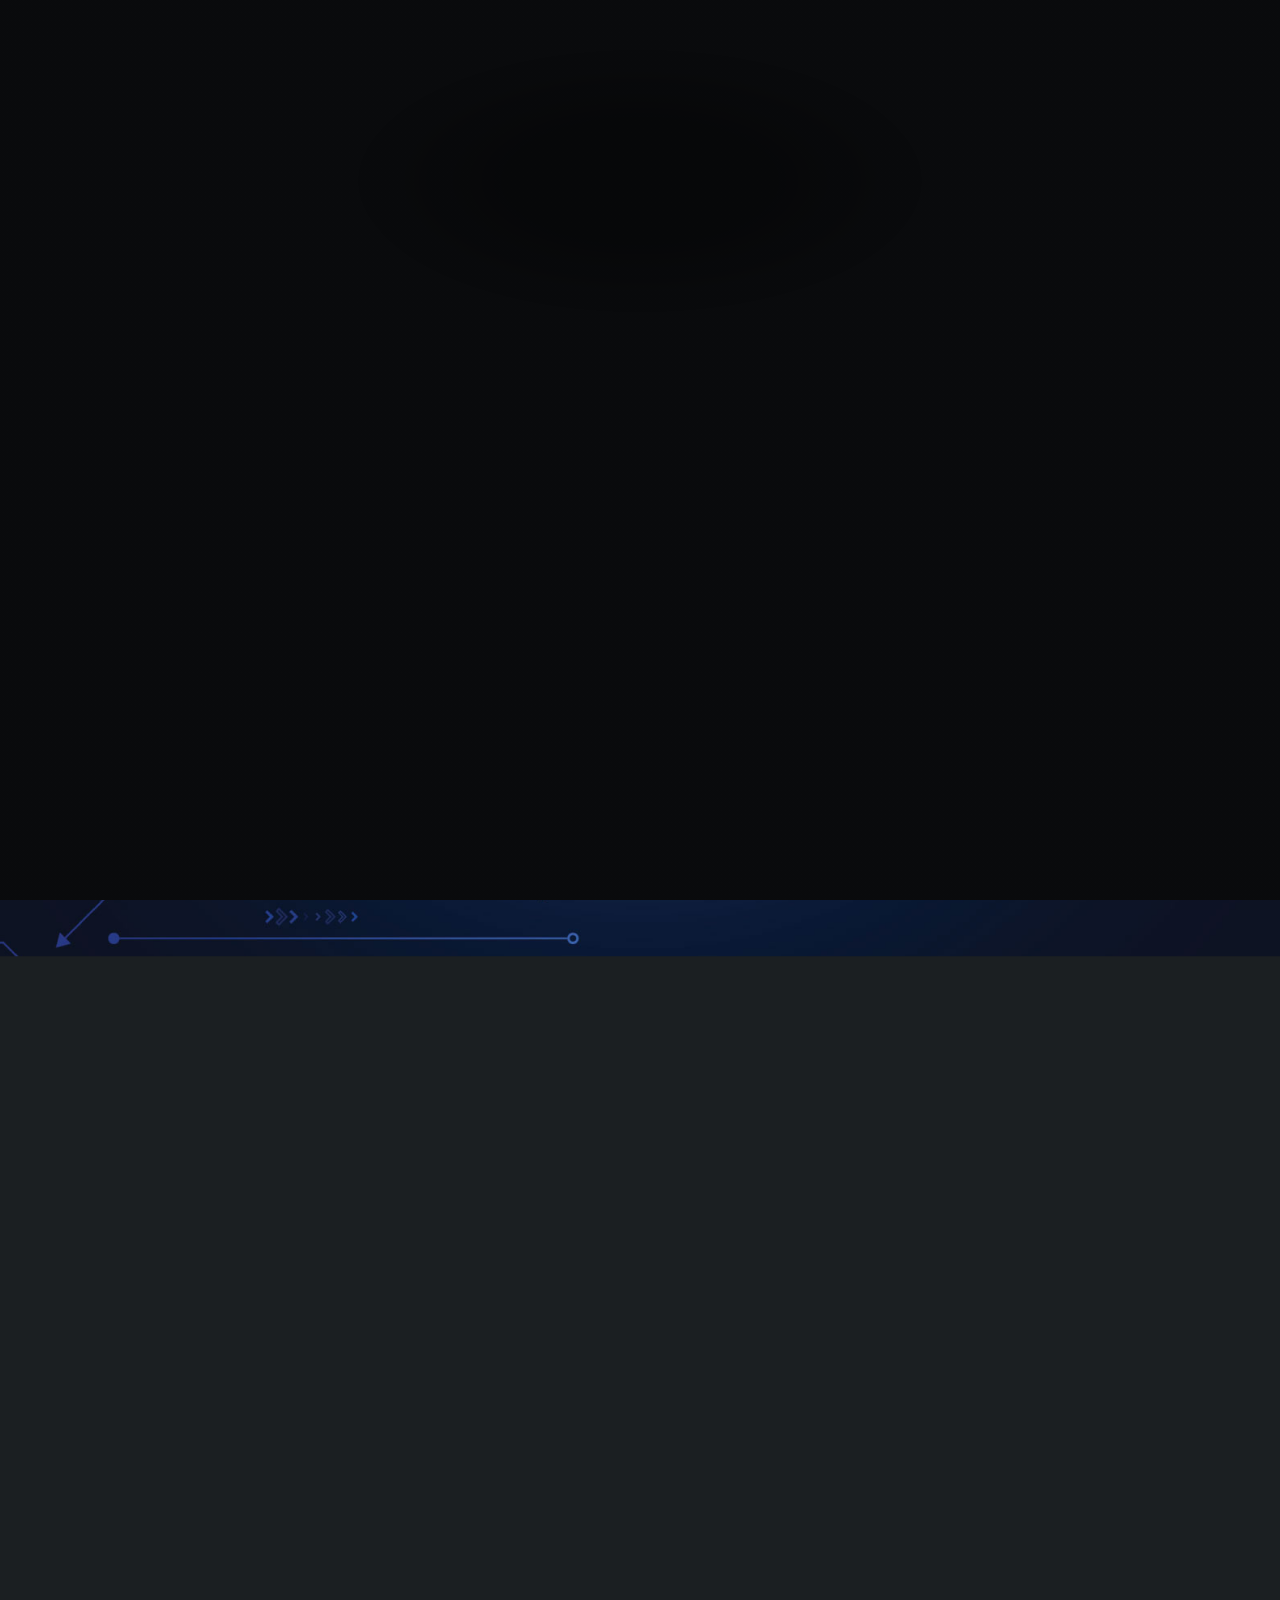
==== index.html @ 84974156 "Initial Commit" ====
<!DOCTYPE HTML>
<!--
	Dimension by HTML5 UP
	html5up.net | @ajlkn
	Free for personal and commercial use under the CCA 3.0 license (html5up.net/license)
-->
<html>
	<head>
		<title>Meron Zerihun Demissie | Home</title>
		<meta charset="utf-8" />
		<meta name="viewport" content="width=device-width, initial-scale=1, user-scalable=no" />
		<link rel="stylesheet" href="assets/css/main.css" />
		<noscript><link rel="stylesheet" href="assets/css/noscript.css" /></noscript>
	</head>
	<body class="is-preload">

		<!-- Wrapper -->
			<div id="wrapper">

				<!-- Header -->
					<header id="header">
						<div class="logo" style="background:url(images/profile.jpg); background-size: cover;">
						</div>
						<div class="content">
							<div class="inner">
								<h1>Meron Zerihun Demissie</h1>
								<p>
									Welcome! My name is Meron Zerihun Demissie and I am a Ph.D. student <br />studying Computer Science and Engineering <br />at the University of Michigan. <br /> <br />
									My research primarily focuses on identifying vulnerabilities <br />in secure systems and designing architecture <br />for efficient private computing.
								</p>
							</div>
						</div>
						<nav>
							<ul>
								<li><a href="#intro">Intro</a></li>
								<li><a href="#research">Research</a></li>
								<li><a href="#CV">CV</a></li>
								<li><a href="#contact">Contact</a></li>
								<!--<li><a href="#elements">Elements</a></li>-->
							</ul>
						</nav>
					</header>

				<!-- Main -->
					<div id="main">

						<!-- Intro -->
							<article id="intro">
								<h2 class="major">Intro</h2>
								<p> My name is Meron Zerihun Demissie. I was born and raised in Addis Ababa, Ethiopia. Currently, I am pursuing my Ph.D. in Computer Science and Engineering at the University of Michigan. I am advised by Prof. Todd Austin. My research focuses on identifying vulnerabilities in secure systems and designing computer systems for private and verifiable computing.</p> 
								<p>I earned a Bachelor&#39;s degree in Software Engineering from Addis Ababa University&#39;s Institute of Technology.  During my undergraduate studies, I did a research internship where I worked in a team on a project called <a href="https://youtu.be/uqh3WBmSZ8I">Privacy Enhanced Computer Architecture</a>, which continues to inspire my current scholarly pursuit.</p> 
								<p>To learn more about my academic work and other activities, feel free to explore this website and don&#39;t hesitate to <a href="#contact">contact</a> me.</p>
							</article>

						<!-- Work -->
							<article id="research">
								<h2 class="major">Research</h2>
								<h3>On-going</h3>
								<p class="paper-title">Exploring Language-based Side Channels | M. Zerihun Demissie, T. Austin.</p>
								<div class="paper-container">
									<p class="paper-content"> 
										Language-based side channels are vulnerabilities that arise from how a language is semantically defined. C++ and many other languages 
										use short-circuiting in their implementation of logical operators for optimizing code and avoiding exceptions. If these operators are 
										used on some private data within a program, the instruction and memory trace can be variable depending on this private data. This behavior 
										causes an observable side-channel that can be exploited by an attacker running on the same system. This work seeks to identify real-world 
										applications where such side channels exist.
									</p>
								</div>
								<p class="paper-title">Exploring the Efficiency of Data Oblivious Programs &nbsp;&nbsp;|&nbsp;&nbsp; L. Biernacki, M. Zerihun Demissie, B. Mengist Tiruye, F. Assamnew Andargie, B. Reagen, T. Austin.</p>
								<div class="paper-container">
									<p class="paper-content"> 
										This work details the first performance characterization of data-oblivious programs. Data-oblivious programs have 
										gained popularity due to their application in security but are often dismissed because of anticipated performance loss. We 
										study mechanical data-oblivious transformations applied to twenty workloads from the VIP-Bench benchmark suite. Further, we 
										show that the per-instruction performance is improved as a result of these transformations due to better branch and memory 
										performance. While data-oblivious program execution often incurs overheads, the contributions of this work show that these 
										overheads are often small. In the contrary cases, it is sometimes possible to overcome these overheads with compiler and algorithmic 
										optimizations, bringing us closer to achieving efficient and widely-used data-oblivious programs.
										
									</p>
								</div>
								<br/>
								<h3>Published</h3>
								<p class="paper-title">SEED 2022 &nbsp;|&nbsp; Sequestered Encryption: A Hardware Technique for Comprehensive Data Privacy  &nbsp;|&nbsp; L. Biernacki, M. Zerihun Demissie, K. Birkayehu Workneh, F. Assamnew Andargie, T. Austin.</p>
								<div class="paper-container">
									<p class="paper-content"> 
										Data breaches that penetrate web-facing servers and exfiltrate sensitive user data have 
										become pervasive. Insulating these systems from attack is seemingly impossible due to the pervasiveness 
										of software vulnerabilities within these cloud applications. In this work, we explore how trusted hardware
										can be leveraged to provide data confidentiality in the presence of vulnerable software while achieving 
										practical performance overheads. We present Sequestered Encryption (SE)—a hardware technique for data privacy 
										that sequesters sensitive plaintext data into a small hardware root of trust and encrypts this data in all 
										external microarchitectural structures, thereby rendering secret values inaccessible to software. 
									</p>
								</div>
								<p class="paper-title">SEED 2021 &nbsp;|&nbsp; <a href="https://ieeexplore.ieee.org/document/9604804">VIP-Bench: A Benchmark Suite for Evaluating Privacy-Enhanced Computation Frameworks</a> &nbsp;|&nbsp; L. Biernacki, M. Zerihun Demissie, K. Birkayehu Workneh, G. Basha Namomsa,  P. Gebremedhin, F. Assamnew Andargie, B. Reagen, T. Austin.</p>
								<div class="paper-container">
									<p class="paper-content"> 
										Privacy-enhanced computation enables the processing of encrypted data without exposing underlying 
										sensitive information. Such technologies are extremely promising for the advancement of data privacy, 
										as they remove plaintexts from the attackers&#39; reach. However, each privacy technology provides varying 
										degrees of computational capabilities and performance overheads, creating challenges for adoption. We propose 
										VIP-Bench, a benchmark suite designed with varying operational complexity and computational depth to evaluate 
										competing privacy frameworks fairly and directly. VIP-Bench defines a forward-looking privacy-enhanced computation 
										model and then develops under that model an array of privacy-focused benchmarks. The benchmark set is designed to 
										flexibly cover the whole range of expected computational power and capability, enabling VIP-Bench to evaluate the 
										privacy-enhanced computation capabilities of both today and tomorrow.
									</p>
								</div>
								<br/> 
								<h3>Workshop Posters</h3>
								<p class="paper-title">WISE 2022 &nbsp;|&nbsp; <a href="https://docs.google.com/presentation/d/1Afb0hsmzrvfV8SgABZw3093p8dYAYBqBOuS3dh9THY4/edit?usp=sharing">Verifying Computation In Sequestered Encryption</a> &nbsp;&nbsp;|&nbsp;&nbsp; M. Zerihun Demissie, L. Biernacki, T. Austin. </p>
								<span class="image main"><img src="images/POSTER - Verifiable Computation in SE.jpg" alt="POSTER - Verifiable Computation in SE" /></span>
							</article>

						<!-- About -->
							<article style="width: 60vw; height: 95vh; padding-top:2.5rem ; overflow:hidden;" id="CV">
								<h2 class="major">CV</h2>
								<iframe style="display:block; width: 100%; height:89%; background-color: white;" src="https://tinyurl.com/mz-cv-resume"></iframe>
							</article>

						<!-- Contact -->
							<article id="contact">
								<h2 class="major">Contact</h2>
								<form method="post" action="https://getform.io/f/3057f8ea-2dfc-40d2-846b-cfcf167193a9" enctype="multipart/form-data">
									<div class="fields">
										<div class="field half">
											<label for="name">Name</label>
											<input type="text" name="name" id="name" required />
										</div>
										<!-- add hidden Honeypot input to prevent spams -->
    									<input type="hidden" name="_gotcha" style="display:none !important">
										<div class="field half">
											<label for="email">Email</label>
											<input type="email" name="email" id="email" required />
										</div>
										<div class="field">
											<label for="message">Message</label>
											<textarea name="message" id="message" rows="4" required></textarea>
										</div>
									</div>
									<ul class="actions">
										<li><input type="submit" value="Send Message" class="primary" /></li>
										<li><input type="reset" id="reset" value="Reset" /></li>
									</ul>
								</form>
								
								<ul class="icons">
									<li><a href="https://twitter.com/MeronZDemissie" class="icon brands fa-twitter"><span class="label">Twitter</span></a></li>
									<li><a href="https://www.linkedin.com/in/meron-demissie-b0b089167" class="icon brands fa-linkedin"><span class="label">LinkedIn</span></a></li>
									<li><a href="https://www.facebook.com/meron.demissie.39" class="icon brands fa-facebook-f"><span class="label">Facebook</span></a></li>
									<li><a href="https://github.com/MeronZerihun" class="icon brands fa-github"><span class="label">GitHub</span></a></li>
								</ul>
							</article>

						<!-- Elements -->
							
					</div>

				<!-- Footer -->
					<footer id="footer">
						<p class="copyright">Last Updated: November 2022.</p>
						<p class="copyright">&copy; 2022 Design: <a href="https://html5up.net">HTML5 UP</a>.</p>
					</footer>

			</div>

		<!-- BG -->
			<div id="bg"></div>

		<!-- Scripts -->
			<script src="assets/js/jquery.min.js"></script>
			<script src="assets/js/browser.min.js"></script>
			<script src="assets/js/breakpoints.min.js"></script>
			<script src="assets/js/util.js"></script>
			<script src="assets/js/main.js"></script>
			<script src="assets/js/index.js"></script>

	</body>
</html>
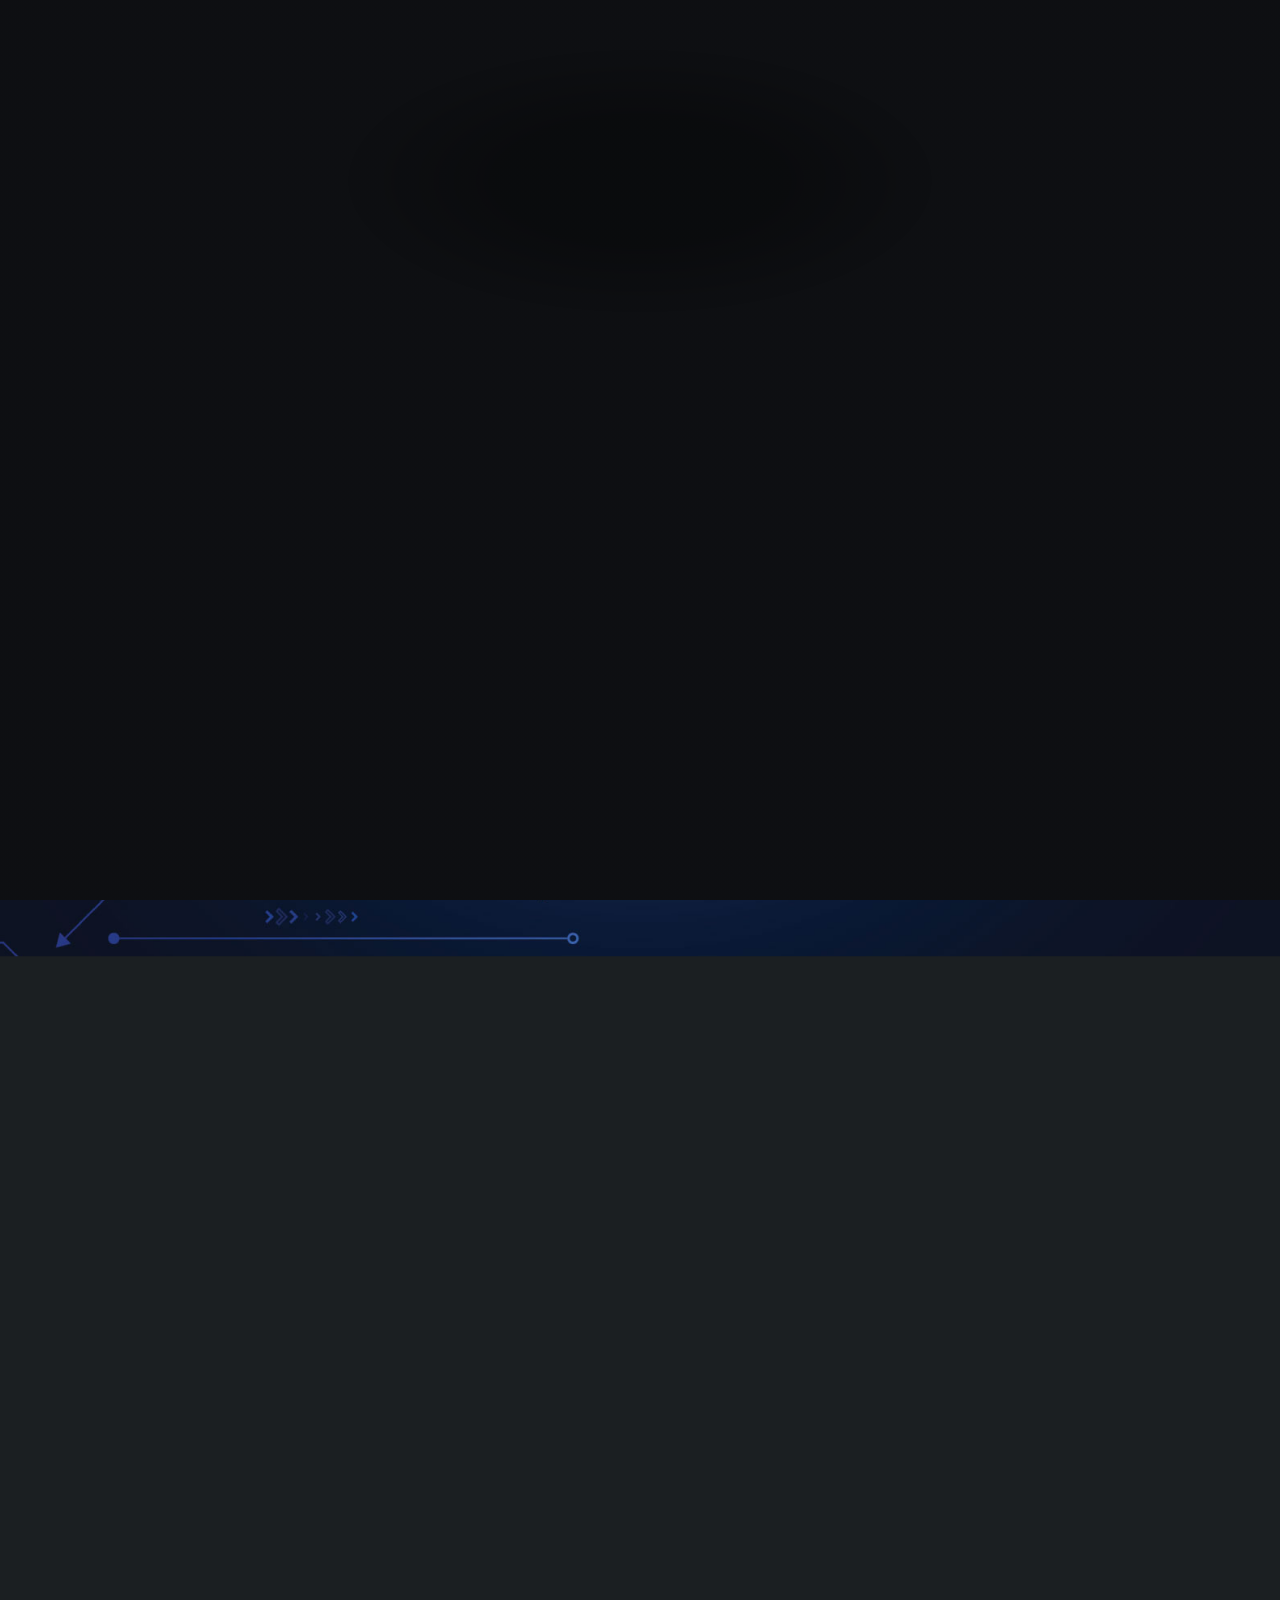
==== commit ffbda1af: "Update: Modified the Research tab using carousels" ====
--- a/index.html
+++ b/index.html
@@ -19,14 +19,14 @@
 
 				<!-- Header -->
 					<header id="header">
-						<div class="logo" style="background:url(images/profile.jpg); background-size: cover;">
+						<div class="logo" style="background:url(images/profile.png); background-size: cover;">
 						</div>
 						<div class="content">
 							<div class="inner">
 								<h1>Meron Zerihun Demissie</h1>
 								<p>
-									Welcome! My name is Meron Zerihun Demissie and I am a Ph.D. student <br />studying Computer Science and Engineering <br />at the University of Michigan. <br /> <br />
-									My research primarily focuses on identifying vulnerabilities <br />in secure systems and designing architecture <br />for efficient private computing.
+									Welcome! My name is Meron Zerihun Demissie and I am a Ph.D. student <br />studying Computer Science and Engineering <br />at the University of Michigan. I am advised by <a href="https://www.linkedin.com/in/prof-todd-austin" target="_blank">Prof. Todd Austin</a>. <br /> <br />
+									My research primarily focuses on studying <b>how to combat vulnerabilities <br />in existing sensitive applications </b> and designing <b>architectures <br/>for efficient and tamper-proof privacy-enhanced computing</b>.
 								</p>
 							</div>
 						</div>
@@ -34,9 +34,8 @@
 							<ul>
 								<li><a href="#intro">Intro</a></li>
 								<li><a href="#research">Research</a></li>
-								<li><a href="#CV">CV</a></li>
+								<li><a href="assets/files/CV.pdf">CV</a></li>
 								<li><a href="#contact">Contact</a></li>
-								<!--<li><a href="#elements">Elements</a></li>-->
 							</ul>
 						</nav>
 					</header>
@@ -47,55 +46,209 @@
 						<!-- Intro -->
 							<article id="intro">
 								<h2 class="major">Intro</h2>
-								<p> My name is Meron Zerihun Demissie. I was born and raised in Addis Ababa, Ethiopia. Currently, I am pursuing my Ph.D. in Computer Science and Engineering at the University of Michigan. I am advised by Prof. Todd Austin. My research focuses on identifying vulnerabilities in secure systems and designing computer systems for private and verifiable computing.</p> 
-								<p>I earned a Bachelor&#39;s degree in Software Engineering from Addis Ababa University&#39;s Institute of Technology.  During my undergraduate studies, I did a research internship where I worked in a team on a project called <a href="https://youtu.be/uqh3WBmSZ8I">Privacy Enhanced Computer Architecture</a>, which continues to inspire my current scholarly pursuit.</p> 
+								<p> Hello! My name is Meron Zerihun Demissie. I was born and raised in Addis Ababa, Ethiopia, a country located at the Horn of Africa. Currently, I am pursuing my Ph.D. in Computer Science and Engineering at the University of Michigan. I am advised by Prof. Todd Austin. My research focuses on identifying approaches to prevent vulnerabilities in existing sensitive applications and designing computer systems for private and verifiable computing.</p> 
+								<p>I earned a Bachelor&#39;s degree in Software Engineering from Addis Ababa University&#39;s Institute of Technology.  During my undergraduate studies, I participated in <a href="" target="">AURA</a>, a research exchange program, where I worked in a team on a project called <a href="https://youtu.be/uqh3WBmSZ8I">Privacy Enhanced Computer Architecture</a>, which continues to inspire my current scholarly pursuit.</p> 
 								<p>To learn more about my academic work and other activities, feel free to explore this website and don&#39;t hesitate to <a href="#contact">contact</a> me.</p>
 							</article>
 
 						<!-- Work -->
 							<article id="research">
 								<h2 class="major">Research</h2>
-								<h3>On-going</h3>
-								<p class="paper-title">Exploring Language-based Side Channels | M. Zerihun Demissie, T. Austin.</p>
+
+								<!-- Going Beyond Encryption with Encrypted and Tamper-proof Computation -->
 								<div class="paper-container">
-									<p class="paper-content"> 
-										Language-based side channels are vulnerabilities that arise from how a language is semantically defined. C++ and many other languages 
-										use short-circuiting in their implementation of logical operators for optimizing code and avoiding exceptions. If these operators are 
-										used on some private data within a program, the instruction and memory trace can be variable depending on this private data. This behavior 
-										causes an observable side-channel that can be exploited by an attacker running on the same system. This work seeks to identify real-world 
-										applications where such side channels exist.
+								<h3 class="paper-title">Going Beyond Encryption with Encrypted and Tamper-proof Computation | M. Zerihun Demissie, L. Biernacki, T. Ramotsoela, T. Austin | On-going</h3>
+								<div class="paper-content">
+									<h4 class="summary">Summary</h4>	
+									<p class="summary-body"> 
+										In this work, we design a practical, expressive, hardware-based secure computation framework. Secure computation 
+										is a specialized form of computation performed directly on encrypted data without software needing a data access key. 
+										The potential future existence of this form of computation would have a huge impact in the world of security and privacy. 
+										In the security arena, secure computation would create programs that are not vulnerable to any existing forms of hacking, 
+										because all a hacker could acquire from breaking into a secure computation is always-encrypted sensitive data. In the privacy arena, 
+										this form of computation could allow a system to process data that software, programmers, or administrators could never see. 
+										This hardware-based secure computation framework provides strong confidentiality guarantees, since by design, the software 
+										cannot see the data that it is processing. Currently, we are enhancing our secure computation framework, Sequestered Encryption, 
+										to verify the integrity of a computation so that clients know that the processed results they receive is a 
+										product of accurately performing the computation on the inputs they originally specified.
 									</p>
-								</div>
-								<p class="paper-title">Exploring the Efficiency of Data Oblivious Programs &nbsp;&nbsp;|&nbsp;&nbsp; L. Biernacki, M. Zerihun Demissie, B. Mengist Tiruye, F. Assamnew Andargie, B. Reagen, T. Austin.</p>
+									<br/>
+									<div id="learn-more-icons">
+										<!-- <div class="button">
+											<div class="button-content">
+												<a href="#"> 
+													<i class="fas fa-file-alt fa-lg"></i>
+													<span class="button-text">Paper</span> 
+												</a>
+											</div>
+										</div> -->
+										<div class="button">
+											<div class="button-content">
+												<a href="assets/files/Poster File - DAC 2023.pdf"> 
+													<i class="fas fa-desktop fa-lg"></i>
+													<span class="button-text">Poster</span> 
+												</a>
+											</div>
+										</div>
+										<div class="button">
+											<div style="margin-left: 10px; margin-right: 10px;">
+												<a href="#contact"> 
+													<i class="fas fa-comments fa-lg"></i>
+													<span style="margin-left: 5px;">Let's chat</span> 
+												</a>
+											</div>
+										</div>
+									</div>
+								</div>
+								</div>
+
+								<br/>
+
+								<!-- Leaky Operators in Languages -->
 								<div class="paper-container">
-									<p class="paper-content"> 
-										This work details the first performance characterization of data-oblivious programs. Data-oblivious programs have 
-										gained popularity due to their application in security but are often dismissed because of anticipated performance loss. We 
-										study mechanical data-oblivious transformations applied to twenty workloads from the VIP-Bench benchmark suite. Further, we 
+									<h3 class="paper-title">LOL: Leaky Operators in Languages | M. Zerihun Demissie, T. Austin | On-going</h3>
+									<div class="paper-content">
+										<h4 class="summary">Summary</h4>	
+										<p class="summary-body"> 
+										Language-based vulnerabilities are weaknesses in software that arise from how a language is semantically defined. C++ and many other imperative languages 
+										use semantics when defining certain operators for optimizing code and avoiding exceptions. Some of these semantics, however, can 
+										be exploited to leak sensitive (private) information. If such operators are used to compute on private data within a program, 
+										the instruction and memory trace can vary depending on the private data. This behavior causes an observable side-channel 
+										that can be used by an attacker to exfiltrate these sensitive data values. In this work, we seek to identify real-world sensitive applications 
+										that suffer from language-based vulnerabilities and provide mitigation that are reliable, easy to use, and portable to these applications. 
+										</p>
+										<br/>
+										<div id="learn-more-icons">
+										<!-- <div class="button">
+											<div class="button-content">
+												<a href="#"> 
+													<i class="fas fa-file-alt fa-lg"></i>
+													<span class="button-text">Paper</span> 
+												</a>
+											</div>
+										</div> -->
+										<!-- <div class="button">
+											<div class="button-content">
+												<a href="#"> 
+													<i class="fas fa-desktop fa-lg"></i>
+													<span class="button-text">Poster</span> 
+												</a>
+											</div> 
+										</div> -->
+										<div class="button">
+											<div style="margin-left: 10px; margin-right: 10px;">
+												<a href="#"> 
+													<i class="fas fa-comments fa-lg"></i>
+													<span style="margin-left: 5px;">Let's chat</span> 
+												</a>
+											</div>
+										</div>
+									</div>
+								</div>
+								</div>
+
+								<br/>
+							
+								<!-- Exploring the Efficiency of Data Oblivious Programs -->
+								<div class="paper-container">
+								<h3 class="paper-title"><a href="https://ispass.org/ispass2023/">ISPASS 2023</a> | Exploring the Efficiency of Data Oblivious Programs &nbsp;&nbsp;|&nbsp;&nbsp; L. Biernacki, B. Mengist Tiruye, M. Zerihun Demissie, F. Assamnew Andargie, B. Reagen, T. Austin</h3>
+								<div class="paper-content">
+									<h4 class="summary">Summary</h4>	
+									<p class="summary-body"> 
+										In this work, we present the first performance characterization of data-oblivious programs. Data-oblivious programs have 
+										gained popularity due to their application in security but are often dismissed because of the anticipated performance loss. We 
+										study mechanical data-oblivious transformations applied to twenty workloads from the VIP-Bench benchmark suite. Furthermore, we 
 										show that the per-instruction performance is improved as a result of these transformations due to better branch and memory 
 										performance. While data-oblivious program execution often incurs overheads, the contributions of this work show that these 
 										overheads are often small. In the contrary cases, it is sometimes possible to overcome these overheads with compiler and algorithmic 
 										optimizations, bringing us closer to achieving efficient and widely-used data-oblivious programs.
-										
+										 
 									</p>
-								</div>
-								<br/>
-								<h3>Published</h3>
-								<p class="paper-title">SEED 2022 &nbsp;|&nbsp; Sequestered Encryption: A Hardware Technique for Comprehensive Data Privacy  &nbsp;|&nbsp; L. Biernacki, M. Zerihun Demissie, K. Birkayehu Workneh, F. Assamnew Andargie, T. Austin.</p>
-								<div class="paper-container">
-									<p class="paper-content"> 
+									<br/>
+									<div id="learn-more-icons">
+										<div class="button">
+											<div class="button-content">
+												<a href="https://ieeexplore.ieee.org/document/10158185"> 
+													<i class="fas fa-file-alt fa-lg"></i>
+													<span class="button-text">Paper</span> 
+												</a>
+											</div>
+										</div>
+										<!-- <div class="button">
+											<div class="button-content">
+												<a href=""> 
+													<i class="fas fa-desktop fa-lg"></i>
+													<span class="button-text">Poster</span> 
+												</a>
+											</div>
+										</div> -->
+										<div class="button">
+											<div style="margin-left: 10px; margin-right: 10px;">
+												<a href="#contact"> 
+													<i class="fas fa-comments fa-lg"></i>
+													<span style="margin-left: 5px;">Let's chat</span> 
+												</a>
+											</div>
+										</div>
+									</div>
+								</div>
+								</div>
+
+								<br/>
+
+							<!-- Sequestered Encryption: A Hardware Technique for Comprehensive Data Privacy -->
+							<div class="paper-container">
+								<h3 class="paper-title"><a href="https://seed22.engr.uconn.edu">SEED 2022</a> &nbsp;|&nbsp; Sequestered Encryption: A Hardware Technique for Comprehensive Data Privacy &nbsp;|&nbsp; L. Biernacki, M. Zerihun Demissie, K. Birkayehu Workneh, F. Assamnew Andargie, T. Austin</h3>
+								<div class="paper-content">
+									<h4 class="summary">Summary</h4>	
+									<p class="summary-body"> 
 										Data breaches that penetrate web-facing servers and exfiltrate sensitive user data have 
 										become pervasive. Insulating these systems from attack is seemingly impossible due to the pervasiveness 
 										of software vulnerabilities within these cloud applications. In this work, we explore how trusted hardware
-										can be leveraged to provide data confidentiality in the presence of vulnerable software while achieving 
-										practical performance overheads. We present Sequestered Encryption (SE)—a hardware technique for data privacy 
-										that sequesters sensitive plaintext data into a small hardware root of trust and encrypts this data in all 
-										external microarchitectural structures, thereby rendering secret values inaccessible to software. 
+										can be leveraged to provide data confidentiality while achieving practical performance overheads. We present 
+										Sequestered Encryption (SE)—a hardware technique for data privacy that sequesters sensitive plaintext data 
+										into a small hardware root of trust and encrypts this data in all external microarchitectural structures, 
+										thereby rendering secret values inaccessible to software. 
+									
 									</p>
-								</div>
-								<p class="paper-title">SEED 2021 &nbsp;|&nbsp; <a href="https://ieeexplore.ieee.org/document/9604804">VIP-Bench: A Benchmark Suite for Evaluating Privacy-Enhanced Computation Frameworks</a> &nbsp;|&nbsp; L. Biernacki, M. Zerihun Demissie, K. Birkayehu Workneh, G. Basha Namomsa,  P. Gebremedhin, F. Assamnew Andargie, B. Reagen, T. Austin.</p>
+									<br/>
+									<div id="learn-more-icons">
+										<div class="button">
+											<div class="button-content">
+												<a href="https://ieeexplore.ieee.org/document/9935044"> 
+													<i class="fas fa-file-alt fa-lg"></i>
+													<span class="button-text">Paper</span> 
+												</a>
+											</div>
+										</div>
+										<!-- <div class="button">
+											<div class="button-content">
+												<a href=""> 
+													<i class="fas fa-desktop fa-lg"></i>
+													<span class="button-text">Poster</span> 
+												</a>
+											</div>
+										</div> -->
+										<div class="button">
+											<div style="margin-left: 10px; margin-right: 10px;">
+												<a href="#contact"> 
+													<i class="fas fa-comments fa-lg"></i>
+													<span style="margin-left: 5px;">Let's chat</span> 
+												</a>
+											</div>
+										</div>
+									</div>
+								</div>
+								</div>
+
+								<br/>
+
+								<!-- VIP-Bench -->
 								<div class="paper-container">
-									<p class="paper-content"> 
+								<h3 class="paper-title"><a href="https://www.seed-symposium.org/2021/index.html">SEED 2021</a> &nbsp;|&nbsp; SEED 2021 &nbsp;|&nbsp; VIP-Bench: A Benchmark Suite for Evaluating Privacy-Enhanced Computation Frameworks &nbsp;|&nbsp; L. Biernacki, M. Zerihun Demissie, K. Birkayehu Workneh, G. Basha Namomsa,  P. Gebremedhin, F. Assamnew Andargie, B. Reagen, T. Austin</h3>
+								<div class="paper-content">
+									<h4 class="summary">Summary</h4>	
+									<p class="summary-body"> 
 										Privacy-enhanced computation enables the processing of encrypted data without exposing underlying 
 										sensitive information. Such technologies are extremely promising for the advancement of data privacy, 
 										as they remove plaintexts from the attackers&#39; reach. However, each privacy technology provides varying 
@@ -105,18 +258,46 @@
 										model and then develops under that model an array of privacy-focused benchmarks. The benchmark set is designed to 
 										flexibly cover the whole range of expected computational power and capability, enabling VIP-Bench to evaluate the 
 										privacy-enhanced computation capabilities of both today and tomorrow.
+										
 									</p>
-								</div>
-								<br/> 
-								<h3>Workshop Posters</h3>
-								<p class="paper-title">WISE 2022 &nbsp;|&nbsp; <a href="https://docs.google.com/presentation/d/1Afb0hsmzrvfV8SgABZw3093p8dYAYBqBOuS3dh9THY4/edit?usp=sharing">Verifying Computation In Sequestered Encryption</a> &nbsp;&nbsp;|&nbsp;&nbsp; M. Zerihun Demissie, L. Biernacki, T. Austin. </p>
-								<span class="image main"><img src="images/POSTER - Verifiable Computation in SE.jpg" alt="POSTER - Verifiable Computation in SE" /></span>
-							</article>
-
-						<!-- About -->
-							<article style="width: 60vw; height: 95vh; padding-top:2.5rem ; overflow:hidden;" id="CV">
-								<h2 class="major">CV</h2>
-								<iframe style="display:block; width: 100%; height:89%; background-color: white;" src="https://tinyurl.com/mz-cv-resume"></iframe>
+									<br/>
+									<div id="learn-more-icons">
+										<div class="button">
+											<div class="button-content">
+												<a href="https://ieeexplore.ieee.org/document/9604804"> 
+													<i class="fas fa-file-alt fa-lg"></i>
+													<span class="button-text">Paper</span> 
+												</a>
+											</div>
+										</div>
+										<!-- <div class="button">
+											<div class="button-content">
+												<a href=""> 
+													<i class="fas fa-desktop fa-lg"></i>
+													<span class="button-text">Poster</span> 
+												</a>
+											</div>
+										</div> -->
+										<div class="button">
+											<div style="margin-left: 10px; margin-right: 10px;">
+												<a href="#contact"> 
+													<i class="fas fa-comments fa-lg"></i>
+													<span style="margin-left: 5px;">Let's chat</span> 
+												</a>
+											</div>
+										</div>
+									</div>
+								</div>
+								</div>
+
+								<br/><br/>
+ 
+								<h2 class="major">Workshop Posters</h2>
+								<p class="poster-title">DAC 2023 &nbsp;|&nbsp; <a href="assets/files/Poster File - DAC 2023.pdf">Going Beyond Hacking with Encrypted and Tamper-proof Computation</a> &nbsp;&nbsp;|&nbsp;&nbsp; M. Zerihun Demissie, L. Biernacki, T. Ramotsoela, T. Austin. </p>
+								<span class="image main"><img src="images/Poster - DAC 2023.jpg" alt="Poster - Going Beyond Hacking with Encrypted and Tamper-proof Computation" /></span>
+								<br/>
+								<p class="poster-title">WISE 2022 &nbsp;|&nbsp; <a href="assets/files/Poster File - WISE 2022.pdf">Verifying Computation In Sequestered Encryption</a> &nbsp;&nbsp;|&nbsp;&nbsp; M. Zerihun Demissie, L. Biernacki, T. Austin. </p>
+								<span class="image main"><img src="images/Poster - WISE 2022.jpg" alt="Poster - Verifiable Computation in SE" /></span>
 							</article>
 
 						<!-- Contact -->
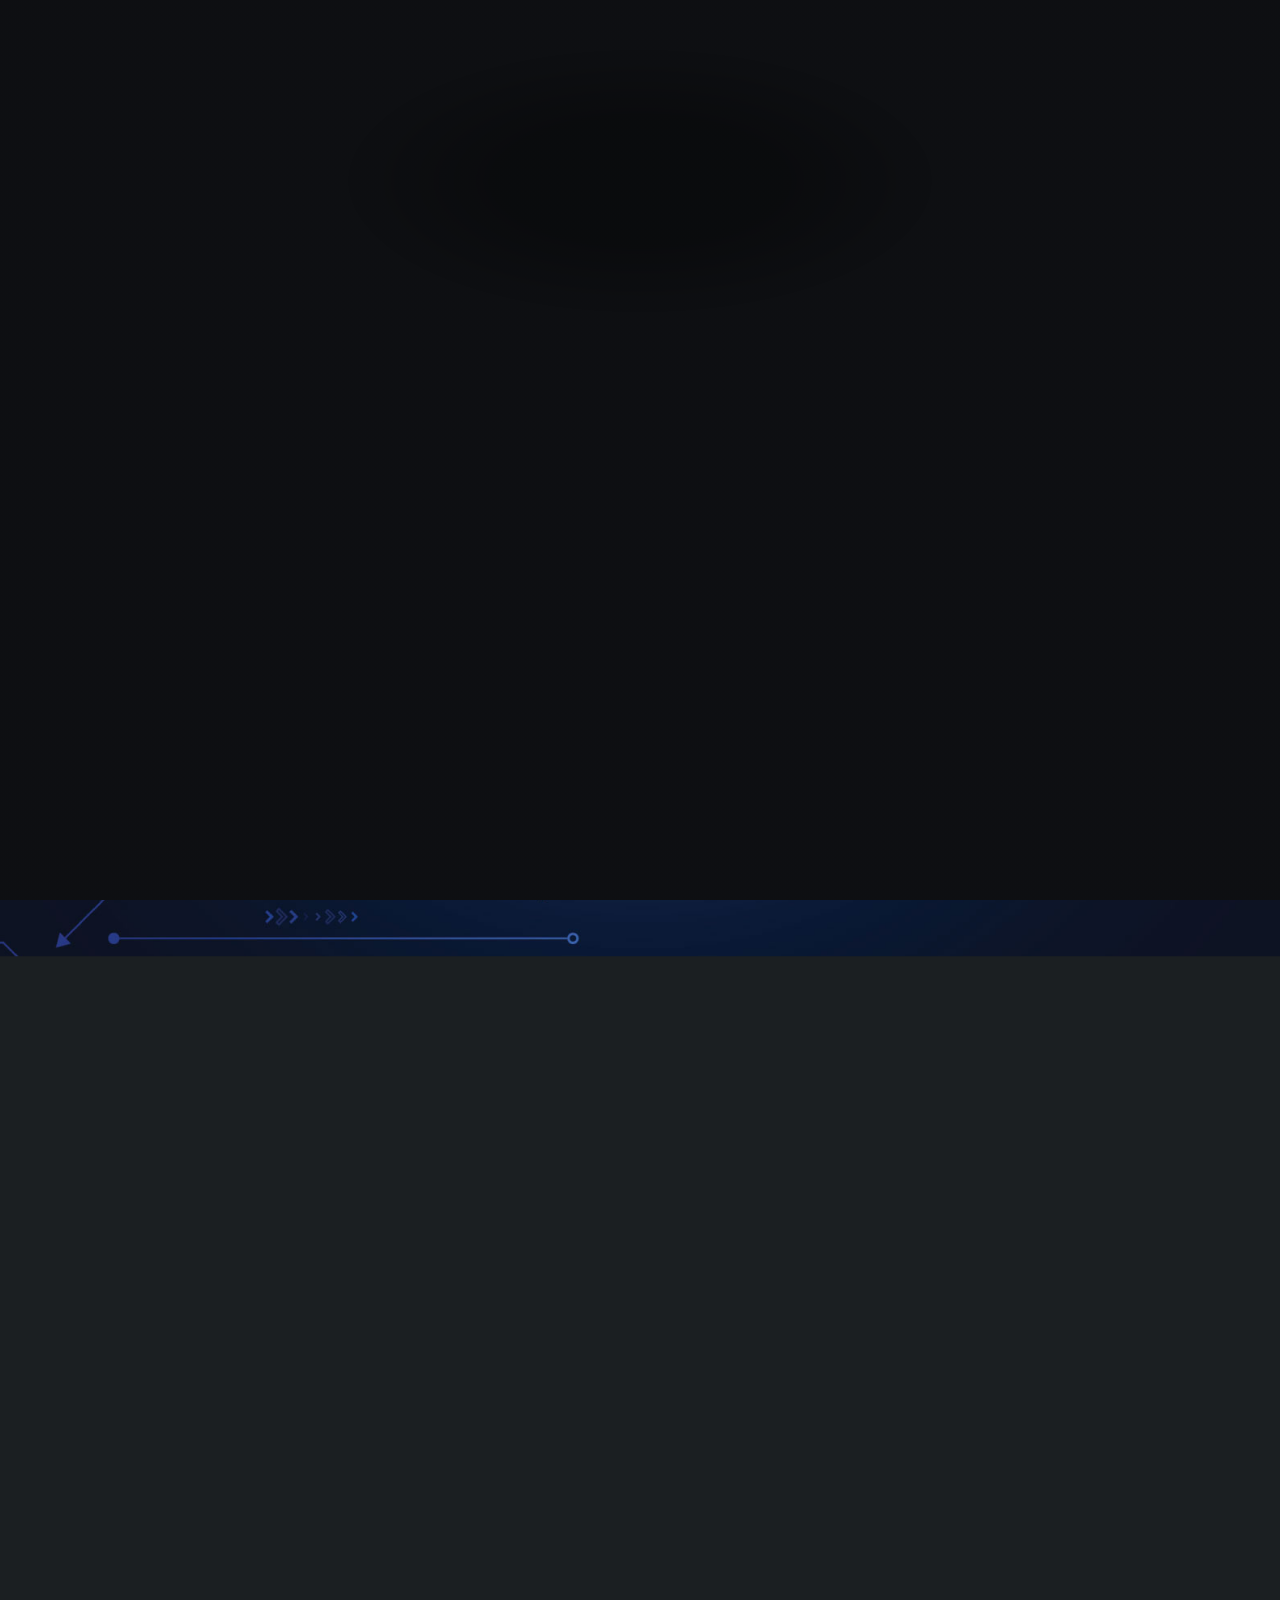
==== commit 1a88d805: "[UPDATE] Modified CV and added GREPSEC poster" ====
--- a/index.html
+++ b/index.html
@@ -136,6 +136,14 @@
 											</div> 
 										</div> -->
 										<div class="button">
+											<div class="button-content">
+												<a href="assets/files/Poster File - GREPSEC.pdf"> 
+													<i class="fas fa-desktop fa-lg"></i>
+													<span class="button-text">Poster</span> 
+												</a>
+											</div>
+										</div>
+										<div class="button">
 											<div style="margin-left: 10px; margin-right: 10px;">
 												<a href="#"> 
 													<i class="fas fa-comments fa-lg"></i>
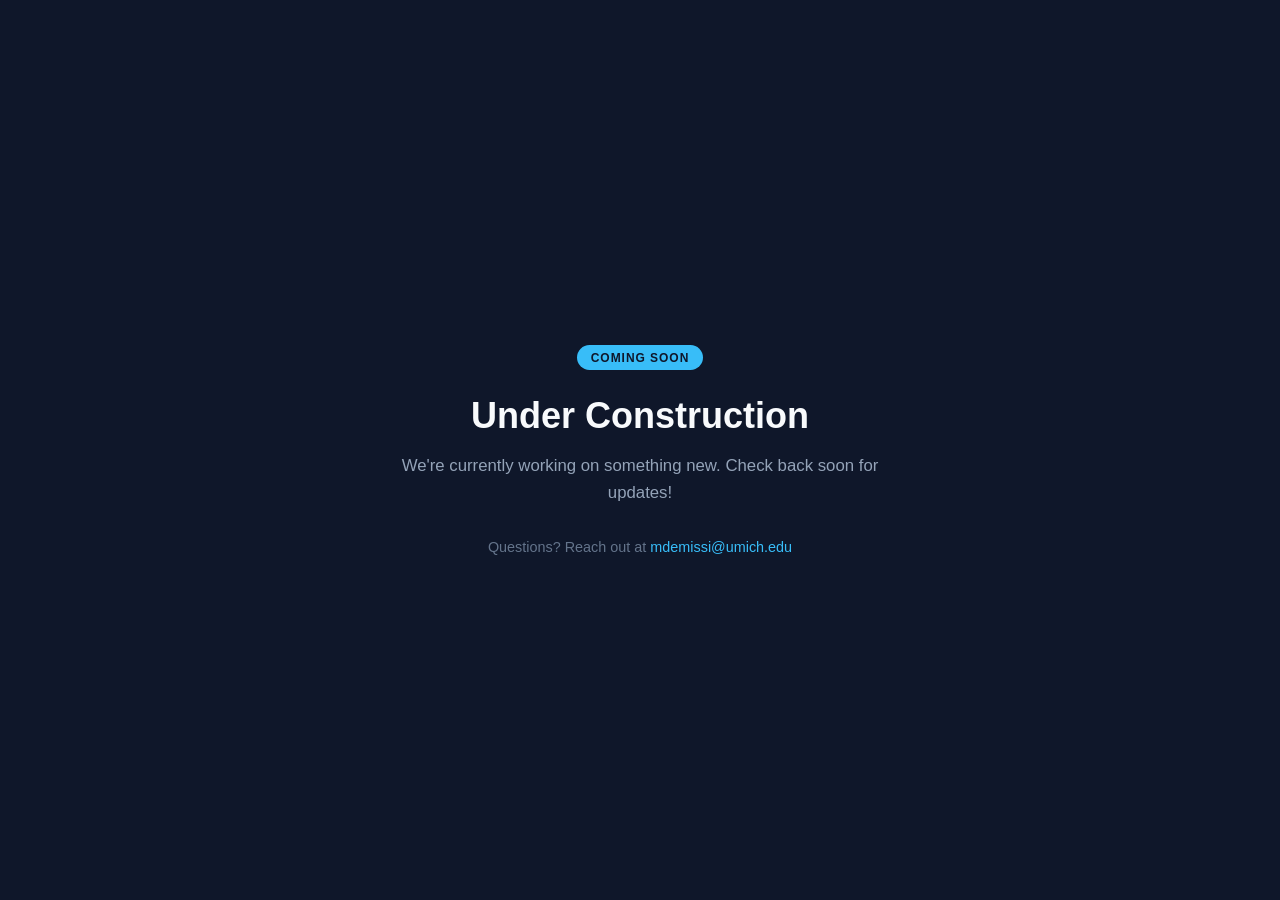
==== commit 3c3d52ae: "Under construction" ====
--- a/index.html
+++ b/index.html
@@ -1,369 +1,77 @@
-<!DOCTYPE HTML>
-<!--
-	Dimension by HTML5 UP
-	html5up.net | @ajlkn
-	Free for personal and commercial use under the CCA 3.0 license (html5up.net/license)
--->
-<html>
-	<head>
-		<title>Meron Zerihun Demissie | Home</title>
-		<meta charset="utf-8" />
-		<meta name="viewport" content="width=device-width, initial-scale=1, user-scalable=no" />
-		<link rel="stylesheet" href="assets/css/main.css" />
-		<noscript><link rel="stylesheet" href="assets/css/noscript.css" /></noscript>
-	</head>
-	<body class="is-preload">
-
-		<!-- Wrapper -->
-			<div id="wrapper">
-
-				<!-- Header -->
-					<header id="header">
-						<div class="logo" style="background:url(images/profile.png); background-size: cover;">
-						</div>
-						<div class="content">
-							<div class="inner">
-								<h1>Meron Zerihun Demissie</h1>
-								<p>
-									Welcome! My name is Meron Zerihun Demissie and I am a Ph.D. student <br />studying Computer Science and Engineering <br />at the University of Michigan. I am advised by <a href="https://www.linkedin.com/in/prof-todd-austin" target="_blank">Prof. Todd Austin</a>. <br /> <br />
-									My research primarily focuses on studying <b>how to combat vulnerabilities <br />in existing sensitive applications </b> and designing <b>architectures <br/>for efficient and tamper-proof privacy-enhanced computing</b>.
-								</p>
-							</div>
-						</div>
-						<nav>
-							<ul>
-								<li><a href="#intro">Intro</a></li>
-								<li><a href="#research">Research</a></li>
-								<li><a href="assets/files/CV.pdf">CV</a></li>
-								<li><a href="#contact">Contact</a></li>
-							</ul>
-						</nav>
-					</header>
-
-				<!-- Main -->
-					<div id="main">
-
-						<!-- Intro -->
-							<article id="intro">
-								<h2 class="major">Intro</h2>
-								<p> Hello! My name is Meron Zerihun Demissie. I was born and raised in Addis Ababa, Ethiopia, a country located at the Horn of Africa. Currently, I am pursuing my Ph.D. in Computer Science and Engineering at the University of Michigan. I am advised by Prof. Todd Austin. My research focuses on identifying approaches to prevent vulnerabilities in existing sensitive applications and designing computer systems for private and verifiable computing.</p> 
-								<p>I earned a Bachelor&#39;s degree in Software Engineering from Addis Ababa University&#39;s Institute of Technology.  During my undergraduate studies, I participated in <a href="" target="">AURA</a>, a research exchange program, where I worked in a team on a project called <a href="https://youtu.be/uqh3WBmSZ8I">Privacy Enhanced Computer Architecture</a>, which continues to inspire my current scholarly pursuit.</p> 
-								<p>To learn more about my academic work and other activities, feel free to explore this website and don&#39;t hesitate to <a href="#contact">contact</a> me.</p>
-							</article>
-
-						<!-- Work -->
-							<article id="research">
-								<h2 class="major">Research</h2>
-
-								<!-- Going Beyond Encryption with Encrypted and Tamper-proof Computation -->
-								<div class="paper-container">
-								<h3 class="paper-title">Going Beyond Encryption with Encrypted and Tamper-proof Computation | M. Zerihun Demissie, L. Biernacki, T. Ramotsoela, T. Austin | On-going</h3>
-								<div class="paper-content">
-									<h4 class="summary">Summary</h4>	
-									<p class="summary-body"> 
-										In this work, we design a practical, expressive, hardware-based secure computation framework. Secure computation 
-										is a specialized form of computation performed directly on encrypted data without software needing a data access key. 
-										The potential future existence of this form of computation would have a huge impact in the world of security and privacy. 
-										In the security arena, secure computation would create programs that are not vulnerable to any existing forms of hacking, 
-										because all a hacker could acquire from breaking into a secure computation is always-encrypted sensitive data. In the privacy arena, 
-										this form of computation could allow a system to process data that software, programmers, or administrators could never see. 
-										This hardware-based secure computation framework provides strong confidentiality guarantees, since by design, the software 
-										cannot see the data that it is processing. Currently, we are enhancing our secure computation framework, Sequestered Encryption, 
-										to verify the integrity of a computation so that clients know that the processed results they receive is a 
-										product of accurately performing the computation on the inputs they originally specified.
-									</p>
-									<br/>
-									<div id="learn-more-icons">
-										<!-- <div class="button">
-											<div class="button-content">
-												<a href="#"> 
-													<i class="fas fa-file-alt fa-lg"></i>
-													<span class="button-text">Paper</span> 
-												</a>
-											</div>
-										</div> -->
-										<div class="button">
-											<div class="button-content">
-												<a href="assets/files/Poster File - DAC 2023.pdf"> 
-													<i class="fas fa-desktop fa-lg"></i>
-													<span class="button-text">Poster</span> 
-												</a>
-											</div>
-										</div>
-										<div class="button">
-											<div style="margin-left: 10px; margin-right: 10px;">
-												<a href="#contact"> 
-													<i class="fas fa-comments fa-lg"></i>
-													<span style="margin-left: 5px;">Let's chat</span> 
-												</a>
-											</div>
-										</div>
-									</div>
-								</div>
-								</div>
-
-								<br/>
-
-								<!-- Leaky Operators in Languages -->
-								<div class="paper-container">
-									<h3 class="paper-title">LOL: Leaky Operators in Languages | M. Zerihun Demissie, T. Austin | On-going</h3>
-									<div class="paper-content">
-										<h4 class="summary">Summary</h4>	
-										<p class="summary-body"> 
-										Language-based vulnerabilities are weaknesses in software that arise from how a language is semantically defined. C++ and many other imperative languages 
-										use semantics when defining certain operators for optimizing code and avoiding exceptions. Some of these semantics, however, can 
-										be exploited to leak sensitive (private) information. If such operators are used to compute on private data within a program, 
-										the instruction and memory trace can vary depending on the private data. This behavior causes an observable side-channel 
-										that can be used by an attacker to exfiltrate these sensitive data values. In this work, we seek to identify real-world sensitive applications 
-										that suffer from language-based vulnerabilities and provide mitigation that are reliable, easy to use, and portable to these applications. 
-										</p>
-										<br/>
-										<div id="learn-more-icons">
-										<!-- <div class="button">
-											<div class="button-content">
-												<a href="#"> 
-													<i class="fas fa-file-alt fa-lg"></i>
-													<span class="button-text">Paper</span> 
-												</a>
-											</div>
-										</div> -->
-										<!-- <div class="button">
-											<div class="button-content">
-												<a href="#"> 
-													<i class="fas fa-desktop fa-lg"></i>
-													<span class="button-text">Poster</span> 
-												</a>
-											</div> 
-										</div> -->
-										<div class="button">
-											<div class="button-content">
-												<a href="assets/files/Poster File - GREPSEC.pdf"> 
-													<i class="fas fa-desktop fa-lg"></i>
-													<span class="button-text">Poster</span> 
-												</a>
-											</div>
-										</div>
-										<div class="button">
-											<div style="margin-left: 10px; margin-right: 10px;">
-												<a href="#"> 
-													<i class="fas fa-comments fa-lg"></i>
-													<span style="margin-left: 5px;">Let's chat</span> 
-												</a>
-											</div>
-										</div>
-									</div>
-								</div>
-								</div>
-
-								<br/>
-							
-								<!-- Exploring the Efficiency of Data Oblivious Programs -->
-								<div class="paper-container">
-								<h3 class="paper-title"><a href="https://ispass.org/ispass2023/">ISPASS 2023</a> | Exploring the Efficiency of Data Oblivious Programs &nbsp;&nbsp;|&nbsp;&nbsp; L. Biernacki, B. Mengist Tiruye, M. Zerihun Demissie, F. Assamnew Andargie, B. Reagen, T. Austin</h3>
-								<div class="paper-content">
-									<h4 class="summary">Summary</h4>	
-									<p class="summary-body"> 
-										In this work, we present the first performance characterization of data-oblivious programs. Data-oblivious programs have 
-										gained popularity due to their application in security but are often dismissed because of the anticipated performance loss. We 
-										study mechanical data-oblivious transformations applied to twenty workloads from the VIP-Bench benchmark suite. Furthermore, we 
-										show that the per-instruction performance is improved as a result of these transformations due to better branch and memory 
-										performance. While data-oblivious program execution often incurs overheads, the contributions of this work show that these 
-										overheads are often small. In the contrary cases, it is sometimes possible to overcome these overheads with compiler and algorithmic 
-										optimizations, bringing us closer to achieving efficient and widely-used data-oblivious programs.
-										 
-									</p>
-									<br/>
-									<div id="learn-more-icons">
-										<div class="button">
-											<div class="button-content">
-												<a href="https://ieeexplore.ieee.org/document/10158185"> 
-													<i class="fas fa-file-alt fa-lg"></i>
-													<span class="button-text">Paper</span> 
-												</a>
-											</div>
-										</div>
-										<!-- <div class="button">
-											<div class="button-content">
-												<a href=""> 
-													<i class="fas fa-desktop fa-lg"></i>
-													<span class="button-text">Poster</span> 
-												</a>
-											</div>
-										</div> -->
-										<div class="button">
-											<div style="margin-left: 10px; margin-right: 10px;">
-												<a href="#contact"> 
-													<i class="fas fa-comments fa-lg"></i>
-													<span style="margin-left: 5px;">Let's chat</span> 
-												</a>
-											</div>
-										</div>
-									</div>
-								</div>
-								</div>
-
-								<br/>
-
-							<!-- Sequestered Encryption: A Hardware Technique for Comprehensive Data Privacy -->
-							<div class="paper-container">
-								<h3 class="paper-title"><a href="https://seed22.engr.uconn.edu">SEED 2022</a> &nbsp;|&nbsp; Sequestered Encryption: A Hardware Technique for Comprehensive Data Privacy &nbsp;|&nbsp; L. Biernacki, M. Zerihun Demissie, K. Birkayehu Workneh, F. Assamnew Andargie, T. Austin</h3>
-								<div class="paper-content">
-									<h4 class="summary">Summary</h4>	
-									<p class="summary-body"> 
-										Data breaches that penetrate web-facing servers and exfiltrate sensitive user data have 
-										become pervasive. Insulating these systems from attack is seemingly impossible due to the pervasiveness 
-										of software vulnerabilities within these cloud applications. In this work, we explore how trusted hardware
-										can be leveraged to provide data confidentiality while achieving practical performance overheads. We present 
-										Sequestered Encryption (SE)—a hardware technique for data privacy that sequesters sensitive plaintext data 
-										into a small hardware root of trust and encrypts this data in all external microarchitectural structures, 
-										thereby rendering secret values inaccessible to software. 
-									
-									</p>
-									<br/>
-									<div id="learn-more-icons">
-										<div class="button">
-											<div class="button-content">
-												<a href="https://ieeexplore.ieee.org/document/9935044"> 
-													<i class="fas fa-file-alt fa-lg"></i>
-													<span class="button-text">Paper</span> 
-												</a>
-											</div>
-										</div>
-										<!-- <div class="button">
-											<div class="button-content">
-												<a href=""> 
-													<i class="fas fa-desktop fa-lg"></i>
-													<span class="button-text">Poster</span> 
-												</a>
-											</div>
-										</div> -->
-										<div class="button">
-											<div style="margin-left: 10px; margin-right: 10px;">
-												<a href="#contact"> 
-													<i class="fas fa-comments fa-lg"></i>
-													<span style="margin-left: 5px;">Let's chat</span> 
-												</a>
-											</div>
-										</div>
-									</div>
-								</div>
-								</div>
-
-								<br/>
-
-								<!-- VIP-Bench -->
-								<div class="paper-container">
-								<h3 class="paper-title"><a href="https://www.seed-symposium.org/2021/index.html">SEED 2021</a> &nbsp;|&nbsp; SEED 2021 &nbsp;|&nbsp; VIP-Bench: A Benchmark Suite for Evaluating Privacy-Enhanced Computation Frameworks &nbsp;|&nbsp; L. Biernacki, M. Zerihun Demissie, K. Birkayehu Workneh, G. Basha Namomsa,  P. Gebremedhin, F. Assamnew Andargie, B. Reagen, T. Austin</h3>
-								<div class="paper-content">
-									<h4 class="summary">Summary</h4>	
-									<p class="summary-body"> 
-										Privacy-enhanced computation enables the processing of encrypted data without exposing underlying 
-										sensitive information. Such technologies are extremely promising for the advancement of data privacy, 
-										as they remove plaintexts from the attackers&#39; reach. However, each privacy technology provides varying 
-										degrees of computational capabilities and performance overheads, creating challenges for adoption. We propose 
-										VIP-Bench, a benchmark suite designed with varying operational complexity and computational depth to evaluate 
-										competing privacy frameworks fairly and directly. VIP-Bench defines a forward-looking privacy-enhanced computation 
-										model and then develops under that model an array of privacy-focused benchmarks. The benchmark set is designed to 
-										flexibly cover the whole range of expected computational power and capability, enabling VIP-Bench to evaluate the 
-										privacy-enhanced computation capabilities of both today and tomorrow.
-										
-									</p>
-									<br/>
-									<div id="learn-more-icons">
-										<div class="button">
-											<div class="button-content">
-												<a href="https://ieeexplore.ieee.org/document/9604804"> 
-													<i class="fas fa-file-alt fa-lg"></i>
-													<span class="button-text">Paper</span> 
-												</a>
-											</div>
-										</div>
-										<!-- <div class="button">
-											<div class="button-content">
-												<a href=""> 
-													<i class="fas fa-desktop fa-lg"></i>
-													<span class="button-text">Poster</span> 
-												</a>
-											</div>
-										</div> -->
-										<div class="button">
-											<div style="margin-left: 10px; margin-right: 10px;">
-												<a href="#contact"> 
-													<i class="fas fa-comments fa-lg"></i>
-													<span style="margin-left: 5px;">Let's chat</span> 
-												</a>
-											</div>
-										</div>
-									</div>
-								</div>
-								</div>
-
-								<br/><br/>
- 
-								<h2 class="major">Workshop Posters</h2>
-								<p class="poster-title">DAC 2023 &nbsp;|&nbsp; <a href="assets/files/Poster File - DAC 2023.pdf">Going Beyond Hacking with Encrypted and Tamper-proof Computation</a> &nbsp;&nbsp;|&nbsp;&nbsp; M. Zerihun Demissie, L. Biernacki, T. Ramotsoela, T. Austin. </p>
-								<span class="image main"><img src="images/Poster - DAC 2023.jpg" alt="Poster - Going Beyond Hacking with Encrypted and Tamper-proof Computation" /></span>
-								<br/>
-								<p class="poster-title">WISE 2022 &nbsp;|&nbsp; <a href="assets/files/Poster File - WISE 2022.pdf">Verifying Computation In Sequestered Encryption</a> &nbsp;&nbsp;|&nbsp;&nbsp; M. Zerihun Demissie, L. Biernacki, T. Austin. </p>
-								<span class="image main"><img src="images/Poster - WISE 2022.jpg" alt="Poster - Verifiable Computation in SE" /></span>
-							</article>
-
-						<!-- Contact -->
-							<article id="contact">
-								<h2 class="major">Contact</h2>
-								<form method="post" action="https://getform.io/f/3057f8ea-2dfc-40d2-846b-cfcf167193a9" enctype="multipart/form-data">
-									<div class="fields">
-										<div class="field half">
-											<label for="name">Name</label>
-											<input type="text" name="name" id="name" required />
-										</div>
-										<!-- add hidden Honeypot input to prevent spams -->
-    									<input type="hidden" name="_gotcha" style="display:none !important">
-										<div class="field half">
-											<label for="email">Email</label>
-											<input type="email" name="email" id="email" required />
-										</div>
-										<div class="field">
-											<label for="message">Message</label>
-											<textarea name="message" id="message" rows="4" required></textarea>
-										</div>
-									</div>
-									<ul class="actions">
-										<li><input type="submit" value="Send Message" class="primary" /></li>
-										<li><input type="reset" id="reset" value="Reset" /></li>
-									</ul>
-								</form>
-								
-								<ul class="icons">
-									<li><a href="https://twitter.com/MeronZDemissie" class="icon brands fa-twitter"><span class="label">Twitter</span></a></li>
-									<li><a href="https://www.linkedin.com/in/meron-demissie-b0b089167" class="icon brands fa-linkedin"><span class="label">LinkedIn</span></a></li>
-									<li><a href="https://www.facebook.com/meron.demissie.39" class="icon brands fa-facebook-f"><span class="label">Facebook</span></a></li>
-									<li><a href="https://github.com/MeronZerihun" class="icon brands fa-github"><span class="label">GitHub</span></a></li>
-								</ul>
-							</article>
-
-						<!-- Elements -->
-							
-					</div>
-
-				<!-- Footer -->
-					<footer id="footer">
-						<p class="copyright">Last Updated: November 2022.</p>
-						<p class="copyright">&copy; 2022 Design: <a href="https://html5up.net">HTML5 UP</a>.</p>
-					</footer>
-
-			</div>
-
-		<!-- BG -->
-			<div id="bg"></div>
-
-		<!-- Scripts -->
-			<script src="assets/js/jquery.min.js"></script>
-			<script src="assets/js/browser.min.js"></script>
-			<script src="assets/js/breakpoints.min.js"></script>
-			<script src="assets/js/util.js"></script>
-			<script src="assets/js/main.js"></script>
-			<script src="assets/js/index.js"></script>
-
-	</body>
-</html>
+<!DOCTYPE html>
+<html lang="en">
+    <head>
+        <meta charset="UTF-8">
+        <meta name="viewport" content="width=device-width, initial-scale=1.0">
+        <title>Under Construction</title>
+        <style>
+    * {
+      box-sizing: border-box;
+      margin: 0;
+      padding: 0;
+    }
+    body {
+      font-family: -apple-system, BlinkMacSystemFont, "Segoe UI", Roboto, sans-serif;
+      background-color: #0f172a;
+      color: #f8fafc;
+      display: flex;
+      align-items: center;
+      justify-content: center;
+      min-height: 100vh;
+      text-align: center;
+      padding: 1.5rem;
+    }
+    .card {
+      max-width: 480px;
+      width: 100%;
+    }
+    .badge {
+      display: inline-block;
+      background-color: #38bdf8;
+      color: #0f172a;
+      font-weight: 700;
+      font-size: 0.75rem;
+      padding: 0.35rem 0.85rem;
+      border-radius: 9999px;
+      margin-bottom: 1.5rem;
+      text-transform: uppercase;
+      letter-spacing: 0.08em;
+    }
+    h1 {
+      font-size: 2.25rem;
+      margin-bottom: 1rem;
+      font-weight: 700;
+      line-height: 1.2;
+    }
+    p {
+      color: #94a3b8;
+      font-size: 1.05rem;
+      line-height: 1.6;
+      margin-bottom: 2rem;
+    }
+    .contact {
+      font-size: 0.9rem;
+      color: #64748b;
+    }
+    .contact a {
+      color: #38bdf8;
+      text-decoration: none;
+    }
+    .contact a:hover {
+      text-decoration: underline;
+    }
+  </style>
+    </head>
+    <body>
+        <div class="card">
+            <span class="badge">Coming Soon</span>
+            <h1>Under Construction</h1>
+            <p>We're currently working on something new. Check back soon for
+                updates!</p>
+            <div class="contact">
+                Questions? Reach out at <a
+                    href="mailto:mdemissi@umich.edu">mdemissi@umich.edu</a>
+            </div>
+        </div>
+    </body>
+</html>
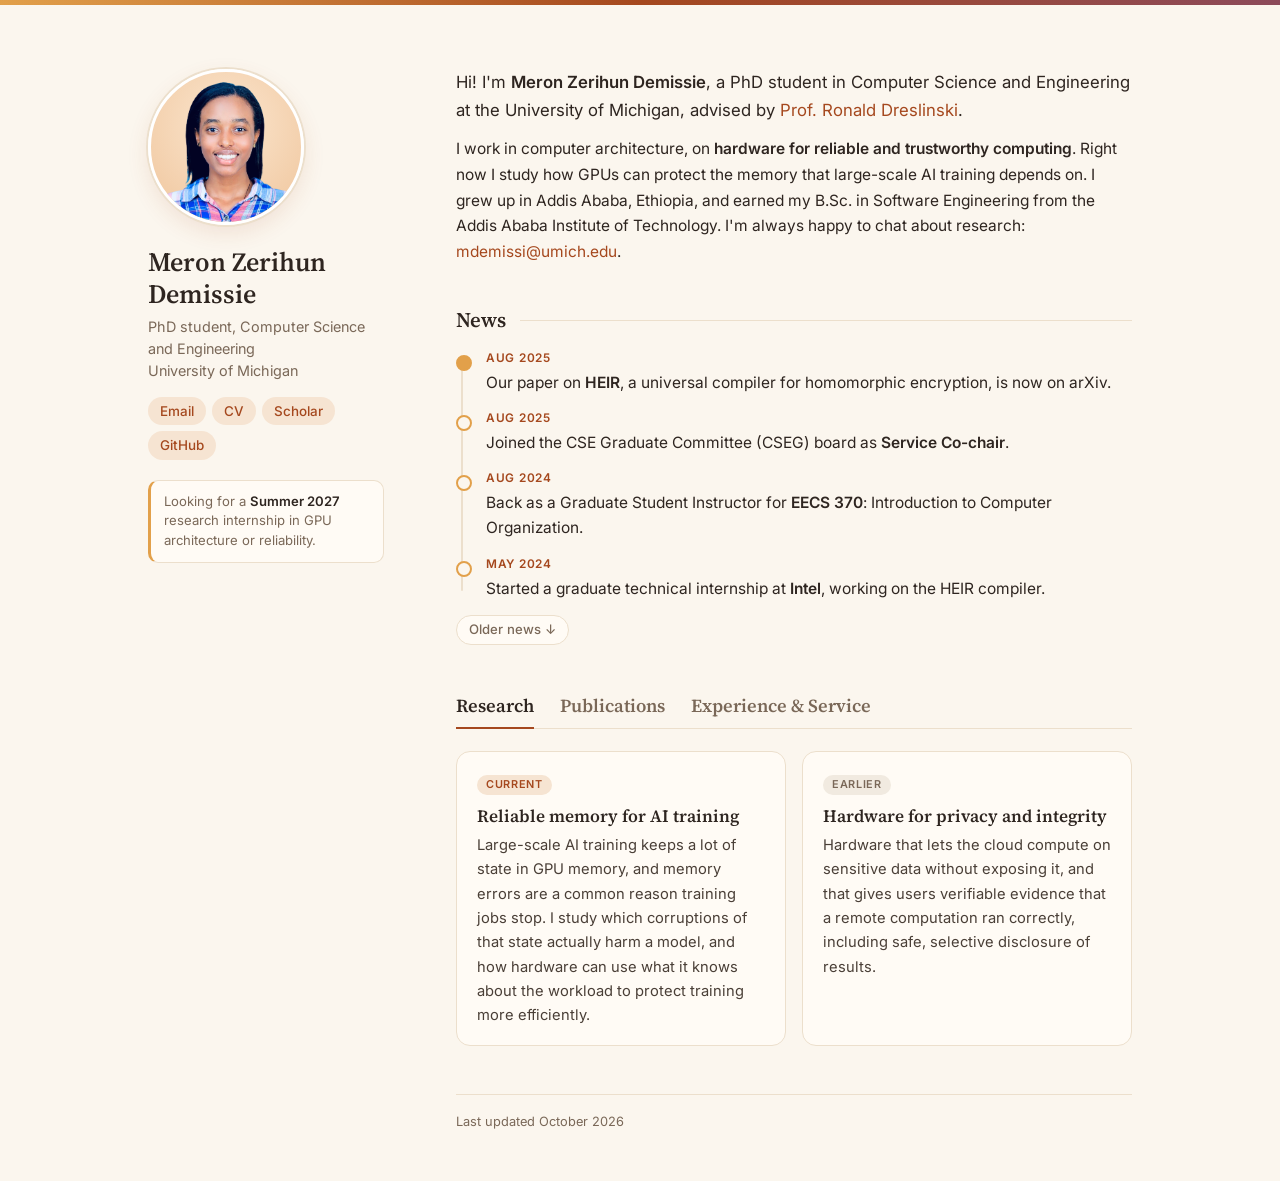
==== commit e15507f9: "New website w/ news, tabs" ====
--- a/index.html
+++ b/index.html
@@ -1,77 +1,363 @@
 <!DOCTYPE html>
 <html lang="en">
-    <head>
-        <meta charset="UTF-8">
-        <meta name="viewport" content="width=device-width, initial-scale=1.0">
-        <title>Under Construction</title>
-        <style>
-    * {
-      box-sizing: border-box;
+<head>
+  <meta charset="UTF-8">
+  <meta name="viewport" content="width=device-width, initial-scale=1.0">
+  <title>Meron Zerihun Demissie</title>
+  <meta name="description" content="Meron Zerihun Demissie, PhD student in Computer Science and Engineering at the University of Michigan. Computer architecture for reliable and trustworthy computing.">
+  <link rel="preconnect" href="https://fonts.googleapis.com">
+  <link rel="preconnect" href="https://fonts.gstatic.com" crossorigin>
+  <link href="https://fonts.googleapis.com/css2?family=Inter:wght@400;500;600&family=Source+Serif+4:opsz,wght@8..60,500;8..60,600&display=swap" rel="stylesheet">
+  <style>
+    /* Soft fall palette: cream paper, warm browns, rust and amber accents (always light) */
+    :root {
+      color-scheme: light;
+      --bg: #fbf6ee;
+      --card: #fffbf5;
+      --text: #2e2520;
+      --muted: #7a6858;
+      --rule: #ecdfcc;
+      --accent: #a5481e;
+      --accent-soft: #f6e4d2;
+      --amber: #e2a04a;
+      --plum: #8c4a5a;
+      --serif: "Source Serif 4", Georgia, serif;
+    }
+    * { box-sizing: border-box; }
+    html { -webkit-text-size-adjust: 100%; }
+    body {
       margin: 0;
-      padding: 0;
-    }
-    body {
-      font-family: -apple-system, BlinkMacSystemFont, "Segoe UI", Roboto, sans-serif;
-      background-color: #0f172a;
-      color: #f8fafc;
-      display: flex;
-      align-items: center;
-      justify-content: center;
-      min-height: 100vh;
-      text-align: center;
-      padding: 1.5rem;
-    }
+      border-top: 5px solid transparent;
+      border-image: linear-gradient(90deg, var(--amber), var(--accent), var(--plum)) 1;
+      background: var(--bg);
+      color: var(--text);
+      font: 15.5px/1.65 "Inter", -apple-system, BlinkMacSystemFont, "Segoe UI", Roboto, sans-serif;
+    }
+    a { color: var(--accent); text-decoration: none; }
+    a:hover { text-decoration: underline; text-underline-offset: 2px; }
+    strong { font-weight: 600; }
+
+    /* Layout: sticky profile on the left, content on the right */
+    .page {
+      max-width: 1040px; margin: 0 auto; padding: 64px 28px 48px;
+      display: grid; grid-template-columns: 236px minmax(0, 1fr); gap: 72px;
+    }
+    aside { position: sticky; top: 48px; align-self: start; }
+    aside img {
+      width: 156px; height: 156px; display: block;
+      border-radius: 50%; object-fit: cover; object-position: 50% 15%;
+      background: radial-gradient(circle at 50% 35%, #fbe6cf, #efc49a);
+      border: 3px solid #fff;
+      box-shadow: 0 0 0 2px var(--rule), 0 8px 22px rgba(165, 72, 30, 0.12);
+      margin-bottom: 22px;
+    }
+    .name { font-family: var(--serif); font-weight: 600; font-size: 1.65rem; line-height: 1.2; margin: 0 0 6px; }
+    .role { color: var(--muted); margin: 0 0 16px; font-size: 0.9rem; line-height: 1.5; }
+    .links { display: flex; flex-wrap: wrap; gap: 6px; margin: 0; padding: 0; list-style: none; }
+    .links a {
+      display: inline-block; padding: 3px 12px; border-radius: 999px;
+      background: var(--accent-soft); font-size: 0.84rem; font-weight: 500;
+      transition: background 0.15s;
+    }
+    .links a:hover { text-decoration: none; background: #f1d6bd; }
+    .callout {
+      margin: 20px 0 0; padding: 11px 13px; border-radius: 10px;
+      background: var(--card); border: 1px solid var(--rule); border-left: 3px solid var(--amber);
+      font-size: 0.82rem; line-height: 1.5; color: var(--muted);
+    }
+    .callout strong { color: var(--text); }
+
+    /* Sections and headings */
+    main { min-width: 0; }
+    section + section { margin-top: 44px; }
+    h2 {
+      font-family: var(--serif); font-weight: 600; font-size: 1.3rem; line-height: 1.2;
+      margin: 0 0 16px; display: flex; align-items: center; gap: 14px;
+    }
+    h2::after { content: ""; flex: 1; height: 1px; background: var(--rule); }
+    p { margin: 0 0 12px; }
+    .lead { font-size: 1.05rem; }
+
+    /* News: a soft timeline */
+    .news { list-style: none; margin: 0; padding: 0; position: relative; }
+    .news::before {
+      content: ""; position: absolute; left: 5px; top: 10px; bottom: 10px;
+      width: 2px; background: var(--rule); border-radius: 2px;
+    }
+    .news li { position: relative; padding: 0 0 14px 30px; }
+    .news li:last-child { padding-bottom: 0; }
+    .news li::before {
+      content: ""; position: absolute; left: 0; top: 6px;
+      width: 12px; height: 12px; border-radius: 50%;
+      background: var(--bg); border: 2px solid var(--amber);
+    }
+    .news li:first-child::before { background: var(--amber); }
+    .news time {
+      display: block; font-size: 0.74rem; font-weight: 600; letter-spacing: 0.06em;
+      text-transform: uppercase; color: var(--accent); margin-bottom: 1px;
+    }
+    .news span { display: block; }
+    details.older { margin-top: 14px; }
+    details.older .news { margin-top: 14px; }
+    details.older summary {
+      display: inline-block; cursor: pointer; list-style: none;
+      font-size: 0.82rem; font-weight: 500; color: var(--muted);
+      padding: 3px 12px; border: 1px solid var(--rule); border-radius: 999px; background: var(--card);
+    }
+    details.older summary:hover { color: var(--accent); }
+    details.older summary::-webkit-details-marker { display: none; }
+    details.older summary::after { content: " ↓"; }
+    details.older[open] summary::after { content: " ↑"; }
+
+    /* Research cards */
+    .cards { display: grid; grid-template-columns: 1fr 1fr; gap: 16px; }
     .card {
-      max-width: 480px;
-      width: 100%;
-    }
-    .badge {
-      display: inline-block;
-      background-color: #38bdf8;
-      color: #0f172a;
-      font-weight: 700;
-      font-size: 0.75rem;
-      padding: 0.35rem 0.85rem;
-      border-radius: 9999px;
-      margin-bottom: 1.5rem;
-      text-transform: uppercase;
-      letter-spacing: 0.08em;
-    }
-    h1 {
-      font-size: 2.25rem;
-      margin-bottom: 1rem;
-      font-weight: 700;
-      line-height: 1.2;
-    }
-    p {
-      color: #94a3b8;
-      font-size: 1.05rem;
-      line-height: 1.6;
-      margin-bottom: 2rem;
-    }
-    .contact {
-      font-size: 0.9rem;
-      color: #64748b;
-    }
-    .contact a {
-      color: #38bdf8;
-      text-decoration: none;
-    }
-    .contact a:hover {
-      text-decoration: underline;
+      background: var(--card); border: 1px solid var(--rule); border-radius: 14px; padding: 18px 20px;
+    }
+    .card h3 { font-family: var(--serif); font-size: 1.08rem; font-weight: 600; margin: 0 0 6px; line-height: 1.3; }
+    .card p { font-size: 0.92rem; margin: 0; color: #4a3f37; }
+    .tag {
+      display: inline-block; font-size: 0.68rem; font-weight: 600; letter-spacing: 0.06em;
+      text-transform: uppercase; color: var(--accent); background: var(--accent-soft);
+      padding: 1px 9px; border-radius: 999px; margin-bottom: 10px;
+    }
+    .tag.past { color: var(--muted); background: #f1eae0; }
+
+    /* Publications */
+    .pubs { list-style: none; margin: 0; padding: 0; }
+    .pubs li { padding: 10px 0; border-bottom: 1px dashed var(--rule); }
+    .pubs li:first-child { padding-top: 0; }
+    .pubs li:last-child { border-bottom: 0; }
+    .venue {
+      display: inline-block; font-size: 0.7rem; font-weight: 600; letter-spacing: 0.04em;
+      color: var(--accent); background: var(--accent-soft); padding: 0 8px; border-radius: 6px;
+      margin-right: 6px; vertical-align: 1px;
+    }
+    .venue.pending { color: var(--muted); background: #f1eae0; }
+    .pub-title { font-weight: 500; line-height: 1.45; }
+    .authors { color: var(--muted); font-size: 0.85rem; margin-top: 2px; }
+    .me { font-weight: 600; color: var(--text); }
+    .posters { font-size: 0.85rem; color: var(--muted); margin-top: 12px; }
+
+    /* Experience and service */
+    .two-col { display: grid; grid-template-columns: 1fr 1fr; gap: 36px; }
+    .items { list-style: none; margin: 0; padding: 0; }
+    .items li { margin-bottom: 12px; line-height: 1.45; }
+    .items .what { font-weight: 500; }
+    .items .detail { display: block; color: var(--muted); font-size: 0.85rem; }
+
+    footer {
+      margin-top: 48px; padding-top: 16px; border-top: 1px solid var(--rule);
+      color: var(--muted); font-size: 0.8rem; display: flex; align-items: center; gap: 8px;
+    }
+
+
+    /* Tabs: Research / Publications / Experience share one panel (all sections show if JS is off) */
+    .tabs { margin-top: 44px; }
+    .tab-bar { display: none; }
+    .tabs.js .tab-bar {
+      display: flex; flex-wrap: wrap; gap: 0 26px; margin-bottom: 22px; border-bottom: 1px solid var(--rule);
+    }
+    .tab-bar button {
+      font-family: var(--serif); font-size: 1.15rem; font-weight: 600; color: var(--muted);
+      background: none; border: 0; border-bottom: 2px solid transparent; margin-bottom: -1px;
+      padding: 4px 0 9px; cursor: pointer;
+    }
+    .tab-bar button:hover { color: var(--text); }
+    .tab-bar button[aria-selected="true"] { color: var(--text); border-bottom-color: var(--accent); }
+    .tabs.js .panel { margin-top: 0; }
+    .tabs.js .panel > h2 { display: none; }
+    .tabs.js .two-col h2 { font-size: 1.05rem; }
+
+    @media (max-width: 840px) {
+      .page { grid-template-columns: 1fr; gap: 36px; padding-top: 40px; }
+      aside { position: static; display: grid; grid-template-columns: 112px 1fr; gap: 0 22px; align-items: center; }
+      aside img { width: 112px; height: 112px; margin: 0; }
+      .callout { grid-column: 1 / -1; }
+    }
+    @media (max-width: 600px) {
+      .page { padding: 32px 18px 36px; }
+      .cards, .two-col { grid-template-columns: 1fr; }
+      .two-col { gap: 32px; }
+      aside { display: block; }
+      aside img { margin-bottom: 16px; }
     }
   </style>
-    </head>
-    <body>
+</head>
+<body>
+<div class="page">
+
+  <aside>
+    <img src="images/profile.png" alt="Photo of Meron Zerihun Demissie">
+    <div>
+      <div class="name">Meron Zerihun Demissie</div>
+      <p class="role">PhD student, Computer Science and Engineering<br>University of Michigan</p>
+      <ul class="links">
+        <li><a href="mailto:mdemissi@umich.edu">Email</a></li>
+        <li><a href="assets/files/CV.pdf">CV</a></li>
+        <li><a href="https://scholar.google.com/citations?user=zsXJdUEAAAAJ&amp;hl=en">Scholar</a></li>
+        <li><a href="https://github.com/MeronZerihun">GitHub</a></li>
+      </ul>
+    </div>
+    <p class="callout">Looking for a <strong>Summer 2027</strong> research internship in GPU architecture or reliability.</p>
+  </aside>
+
+  <main>
+
+    <section id="about">
+      <p class="lead">
+        Hi! I'm <strong>Meron Zerihun Demissie</strong>, a PhD student in Computer Science and Engineering
+        at the University of Michigan, advised by
+        <a href="https://web.eecs.umich.edu/~rdreslin/">Prof. Ronald Dreslinski</a>.
+      </p>
+      <p>
+        I work in computer architecture, on <strong>hardware for reliable and trustworthy computing</strong>.
+        Right now I study how GPUs can protect the memory that large-scale AI training depends on.
+        I grew up in Addis Ababa, Ethiopia, and earned my B.Sc. in Software Engineering from the Addis Ababa
+        Institute of Technology. I'm always happy to chat about research:
+        <a href="mailto:mdemissi@umich.edu">mdemissi@umich.edu</a>.
+      </p>
+    </section>
+
+    <section id="news">
+      <h2>News</h2>
+      <!-- Newest first. To add an item, copy one <li> to the top and edit its date and text. -->
+      <ul class="news">
+        <li><time>Aug 2025</time><span>Our paper on <strong>HEIR</strong>, a universal compiler for homomorphic encryption, is now on arXiv.</span></li>
+        <li><time>Aug 2025</time><span>Joined the CSE Graduate Committee (CSEG) board as <strong>Service Co-chair</strong>.</span></li>
+        <li><time>Aug 2024</time><span>Back as a Graduate Student Instructor for <strong>EECS 370</strong>: Introduction to Computer Organization.</span></li>
+        <li><time>May 2024</time><span>Started a graduate technical internship at <strong>Intel</strong>, working on the HEIR compiler.</span></li>
+      </ul>
+      <details class="older">
+        <summary>Older news</summary>
+        <ul class="news">
+          <li><time>2024</time><span>🎉 Received the <strong>CSE DEI Service Award</strong>.</span></li>
+          <li><time>Aug 2023</time><span>Graduate Student Instructor for <strong>EECS 573</strong>: Advanced Topics in Computer Architecture.</span></li>
+          <li><time>2023</time><span>Our paper <em>Exploring the Efficiency of Data-Oblivious Programs</em> appeared at <strong>ISPASS 2023</strong>.</span></li>
+        </ul>
+      </details>
+    </section>
+
+    <div class="tabs">
+      <div class="tab-bar" role="tablist">
+        <button role="tab" data-tab="research">Research</button>
+        <button role="tab" data-tab="publications">Publications</button>
+        <button role="tab" data-tab="experience">Experience &amp; Service</button>
+      </div>
+
+    <section id="research" class="panel" role="tabpanel">
+      <h2>Research</h2>
+      <div class="cards">
         <div class="card">
-            <span class="badge">Coming Soon</span>
-            <h1>Under Construction</h1>
-            <p>We're currently working on something new. Check back soon for
-                updates!</p>
-            <div class="contact">
-                Questions? Reach out at <a
-                    href="mailto:mdemissi@umich.edu">mdemissi@umich.edu</a>
-            </div>
+          <span class="tag">Current</span>
+          <h3>Reliable memory for AI training</h3>
+          <p>
+            Large-scale AI training keeps a lot of state in GPU memory, and memory errors are a common
+            reason training jobs stop. I study which corruptions of that state actually harm a model, and
+            how hardware can use what it knows about the workload to protect training more efficiently.
+          </p>
         </div>
-    </body>
-</html>+        <div class="card">
+          <span class="tag past">Earlier</span>
+          <h3>Hardware for privacy and integrity</h3>
+          <p>
+            Hardware that lets the cloud compute on sensitive data without exposing it, and that gives
+            users verifiable evidence that a remote computation ran correctly, including safe, selective
+            disclosure of results.
+          </p>
+        </div>
+      </div>
+    </section>
+
+    <section id="publications" class="panel" role="tabpanel">
+      <h2>Publications</h2>
+      <ul class="pubs">
+        <li>
+          <div class="pub-title"><span class="venue pending">In submission</span>Dash: A Hardware Approach for Safe Data Disclosures</div>
+          <div class="authors"><span class="me">M. Zerihun Demissie</span>, L. Biernacki, D. Ramotsoela, P. Grubbs, T. Austin</div>
+        </li>
+        <li>
+          <div class="pub-title"><span class="venue">arXiv 2025</span>HEIR: A Universal Compiler for Homomorphic Encryption</div>
+          <div class="authors">A. Ali, J. Choi, B. Gipson, S. Gorantala, J. Kun, W. Legiest, L. Lim, A. Viand,
+            <span class="me">M. Zerihun Demissie</span>, H. Zheng</div>
+        </li>
+        <li>
+          <div class="pub-title"><span class="venue">ISPASS 2023</span>Exploring the Efficiency of Data-Oblivious Programs</div>
+          <div class="authors">L. Biernacki, B. Mengist Tiruye, <span class="me">M. Zerihun Demissie</span>,
+            F. Assamnew Andargie, B. Reagen, T. Austin</div>
+        </li>
+        <li>
+          <div class="pub-title"><span class="venue">SEED 2022</span>Sequestered Encryption: A Hardware Technique for Comprehensive Data Privacy</div>
+          <div class="authors">L. Biernacki, <span class="me">M. Zerihun Demissie</span>, K. Birkayehu Workneh,
+            F. Assamnew Andargie, T. Austin</div>
+        </li>
+        <li>
+          <div class="pub-title"><span class="venue">SEED 2021</span>VIP-Bench: A Benchmark Suite for Evaluating Privacy-Enhanced Computation Frameworks</div>
+          <div class="authors">L. Biernacki, <span class="me">M. Zerihun Demissie</span>, K. Birkayehu Workneh,
+            G. Basha Namomsa, P. Gebremedhin, F. Assamnew Andargie, B. Reagen, T. Austin</div>
+        </li>
+      </ul>
+      <div class="posters">
+        Posters:
+        <a href="assets/files/Poster%20File%20-%20DAC%202023.pdf">DAC 2023</a> ·
+        <a href="assets/files/Poster%20File%20-%20GREPSEC.pdf">GREPSEC</a> ·
+        <a href="assets/files/Poster%20File%20-%20WISE%202022.pdf">WISE 2022</a>
+      </div>
+    </section>
+
+    <section id="experience" class="panel" role="tabpanel">
+      <div class="two-col">
+        <div id="teaching">
+          <h2>Experience</h2>
+          <ul class="items">
+            <li><span class="what">Graduate Technical Intern, Intel</span>
+              <span class="detail">Summer 2024 · HEIR, an MLIR compiler for homomorphic encryption</span></li>
+            <li><span class="what">Graduate Student Instructor</span>
+              <span class="detail">EECS 370 (Computer Organization) · EECS 573 (Advanced Computer Architecture)</span></li>
+          </ul>
+        </div>
+        <div id="service">
+          <h2>Service</h2>
+          <ul class="items">
+            <li><span class="what">CSE Graduate Committee (CSEG)</span>
+              <span class="detail">Service Chair · community and service events for graduate students</span></li>
+            <li><span class="what">Founder, VoiCSEs</span>
+              <span class="detail">Peer support for skill development and community</span></li>
+            <li><span class="what">Research mentor, UMAPS and AURA</span>
+              <span class="detail">Visiting scholars and undergraduate researchers</span></li>
+          </ul>
+        </div>
+      </div>
+    </section>
+    </div>
+
+    <footer>
+      Last updated October 2026
+    </footer>
+
+  </main>
+</div>
+<script>
+  // Show one tab at a time; the URL hash (#publications, ...) opens a tab directly.
+  (function () {
+    var tabs = document.querySelector('.tabs');
+    if (!tabs) return;
+    tabs.classList.add('js');
+    var buttons = tabs.querySelectorAll('.tab-bar button');
+    var panels = tabs.querySelectorAll('.panel');
+    function show(id) {
+      buttons.forEach(function (b) { b.setAttribute('aria-selected', b.dataset.tab === id); });
+      panels.forEach(function (p) { p.hidden = p.id !== id; });
+    }
+    buttons.forEach(function (b) {
+      b.addEventListener('click', function () {
+        show(b.dataset.tab);
+        history.replaceState(null, '', '#' + b.dataset.tab);
+      });
+    });
+    var h = location.hash.slice(1);
+    show(Array.prototype.some.call(panels, function (p) { return p.id === h; }) ? h : panels[0].id);
+  })();
+</script>
+</body>
+</html>
